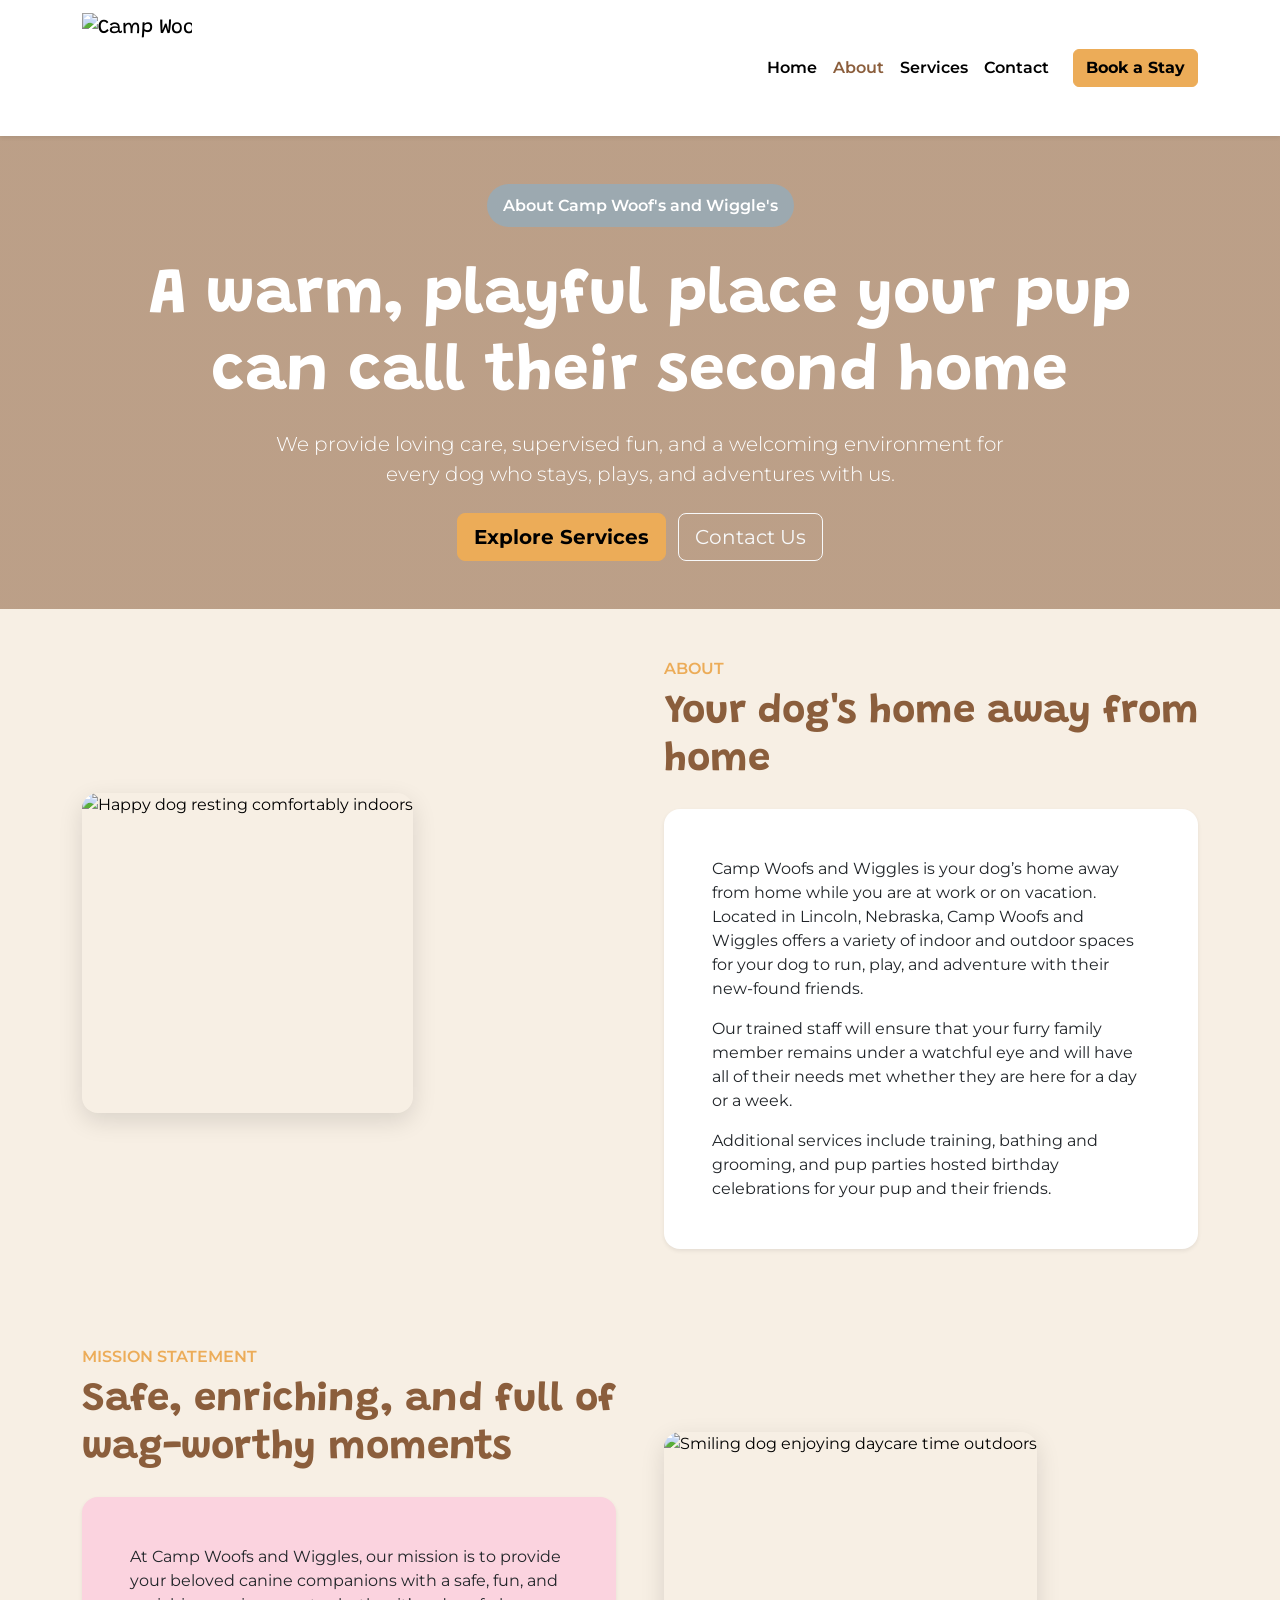
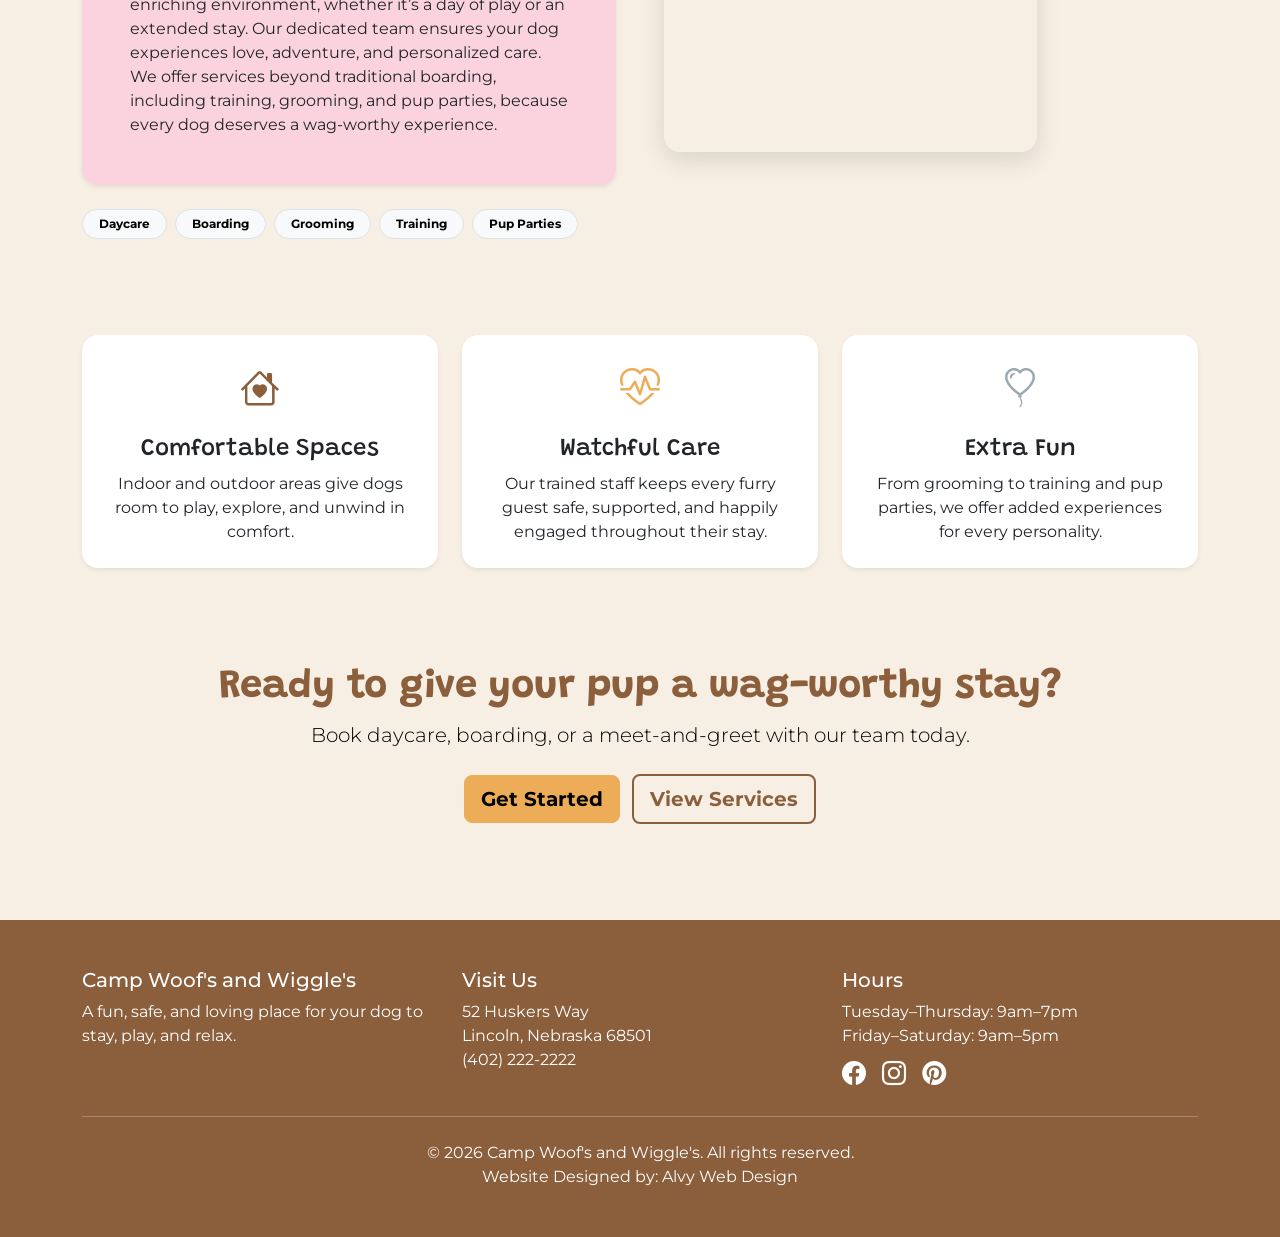
==== about.html @ a8531cfb "Add files via upload" ====
<!doctype html>
<html lang="en">
  <head>
    <meta charset="utf-8">
    <meta name="viewport" content="width=device-width, initial-scale=1">
    <title>Camp Woof's and Wiggle's - About</title>
    <link href="https://cdn.jsdelivr.net/npm/bootstrap@5.3.8/dist/css/bootstrap.min.css" rel="stylesheet" integrity="sha384-sRIl4kxILFvY47J16cr9ZwB07vP4J8+LH7qKQnuqkuIAvNWLzeN8tE5YBujZqJLB" crossorigin="anonymous">
    <link href="css/styles.css" rel="stylesheet">
    <link rel="preconnect" href="https://fonts.googleapis.com">
    <link rel="preconnect" href="https://fonts.gstatic.com" crossorigin>
    <link rel="stylesheet" href="https://cdn.jsdelivr.net/npm/bootstrap-icons@1.13.1/font/bootstrap-icons.min.css">
    <link href="https://fonts.googleapis.com/css2?family=Grandstander:ital,wght@0,100..900;1,100..900&family=Montserrat:ital,wght@0,100..900;1,100..900&display=swap" rel="stylesheet">
    <script src="https://cdn.jsdelivr.net/npm/bootstrap@5.3.8/dist/js/bootstrap.bundle.min.js" integrity="sha384-FKyoEForCGlyvwx9Hj09JcYn3nv7wiPVlz7YYwJrWVcXK/BmnVDxM+D2scQbITxI" crossorigin="anonymous"></script>
    <style>
      :root {
        --primary-brown: #8b5e3c;
        --primary-blue: #9ca9b0;
        --secondary-tan: #c49a6c;
        --secondary-gold: #ecac58;
        --secondary-pink: #fbd3df;
        --cream: #f7efe4;
        --black: #000000;
        --white: #ffffff;
      }

      body {
        font-family: "Montserrat", sans-serif;
        background-color: var(--cream);
        color: var(--black);
      }

      h1,
      h2,
      h3,
      .navbar-brand {
        font-family: "Grandstander", cursive;
      }

      .navbar {
        background-color: var(--white) !important;
      }

      .navbar .nav-link {
        color: var(--black);
        font-weight: 600;
      }

      .navbar .nav-link.active,
      .navbar .nav-link:hover {
        color: var(--primary-brown);
      }

      .btn-brand {
        background-color: var(--secondary-gold);
        border-color: var(--secondary-gold);
        color: var(--black);
        font-weight: 700;
      }

      .btn-brand:hover {
        background-color: var(--primary-brown);
        border-color: var(--primary-brown);
        color: var(--white);
      }

      .btn-outline-brand {
        border: 2px solid var(--primary-brown);
        color: var(--primary-brown);
        font-weight: 700;
      }

      .btn-outline-brand:hover {
        background-color: var(--primary-brown);
        color: var(--white);
      }

      .page-hero {
        min-height: 52vh;
        background:
          linear-gradient(rgba(139, 94, 60, 0.55), rgba(139, 94, 60, 0.55)),
          url('https://images.unsplash.com/photo-1516734212186-a967f81ad0d7?auto=format&fit=crop&w=1600&q=80') center/cover no-repeat;
      }

      .section-title {
        color: var(--primary-brown);
      }

      .accent-text {
        color: var(--secondary-gold);
      }

      .info-card {
        background-color: var(--white);
        border: 0;
        border-radius: 1rem;
      }

      .mission-card {
        background-color: var(--secondary-pink);
        border: 0;
        border-radius: 1rem;
      }

      .feature-badge {
        background-color: var(--primary-blue);
        color: var(--white);
        padding: 0.6rem 1rem;
        border-radius: 999px;
        font-weight: 600;
        display: inline-block;
      }

      .about-image,
      .mission-image {
        width: 100%;
        height: 100%;
        min-height: 320px;
        object-fit: cover;
        border-radius: 1rem;
        box-shadow: 0 0.5rem 1.5rem rgba(0, 0, 0, 0.12);
      }

      .site-footer {
        background-color: var(--primary-brown);
      }

      .site-footer a {
        color: var(--white);
        text-decoration: none;
      }

      .site-footer a:hover {
        color: var(--secondary-gold);
      }
    </style>
  </head>

  <body>
    <nav class="navbar navbar-expand-lg sticky-top shadow-sm">
      <div class="container">
        <a class="navbar-brand d-flex align-items-center gap-2" href="index.html">
          <img src="images/brand-logo-color.svg" alt="Camp Woof's and Wiggle's logo" width="110" height="110">
          
        </a>

        <button class="navbar-toggler" type="button" data-bs-toggle="collapse" data-bs-target="#mainNav" aria-controls="mainNav" aria-expanded="false" aria-label="Toggle navigation">
          <span class="navbar-toggler-icon"></span>
        </button>

        <div class="collapse navbar-collapse" id="mainNav">
          <ul class="navbar-nav ms-auto mb-2 mb-lg-0">
            <li class="nav-item"><a class="nav-link" href="home.html">Home</a></li>
            <li class="nav-item"><a class="nav-link active" aria-current="page" href="about.html">About</a></li>
            <li class="nav-item"><a class="nav-link" href="services.html">Services</a></li>
            <li class="nav-item"><a class="nav-link" href="contact.html">Contact</a></li>
          </ul>
          <a href="contact.html" class="btn btn-brand ms-lg-3">Book a Stay</a>
        </div>
      </div>
    </nav>

    <header class="page-hero d-flex align-items-center text-white">
      <div class="container text-center py-5">
        <span class="feature-badge mb-3">About Camp Woof's and Wiggle's</span>
        <h1 class="display-3 fw-bold mt-3 mb-3">A warm, playful place your pup can call their second home</h1>
        <p class="lead col-lg-8 mx-auto mb-4">We provide loving care, supervised fun, and a welcoming environment for every dog who stays, plays, and adventures with us.</p>
        <a href="services.html" class="btn btn-brand btn-lg me-2">Explore Services</a>
        <a href="contact.html" class="btn btn-outline-light btn-lg">Contact Us</a>
      </div>
    </header>

    <main>
      <section class="py-5">
        <div class="container">
          <div class="row align-items-center g-5">
            <div class="col-lg-6">
              <img src="https://images.unsplash.com/photo-1518717758536-85ae29035b6d?auto=format&fit=crop&w=1200&q=80" class="about-image" alt="Happy dog resting comfortably indoors">
            </div>
            <div class="col-lg-6">
              <span class="text-uppercase fw-semibold accent-text">About</span>
              <h2 class="display-6 fw-bold section-title mt-2">Your dog's home away from home</h2>
              <div class="card info-card shadow-sm mt-4">
                <div class="card-body p-4 p-lg-5">
                  <p class="mb-3">Camp Woofs and Wiggles is your dog’s home away from home while you are at work or on vacation. Located in Lincoln, Nebraska, Camp Woofs and Wiggles offers a variety of indoor and outdoor spaces for your dog to run, play, and adventure with their new-found friends.</p>
                  <p class="mb-3">Our trained staff will ensure that your furry family member remains under a watchful eye and will have all of their needs met whether they are here for a day or a week.</p>
                  <p class="mb-0">Additional services include training, bathing and grooming, and pup parties hosted birthday celebrations for your pup and their friends.</p>
                </div>
              </div>
            </div>
          </div>
        </div>
      </section>

      <section class="py-5">
        <div class="container">
          <div class="row align-items-center g-5 flex-lg-row-reverse">
            <div class="col-lg-6">
              <img src="https://images.unsplash.com/photo-1587300003388-59208cc962cb?auto=format&fit=crop&w=1200&q=80" class="mission-image" alt="Smiling dog enjoying daycare time outdoors">
            </div>
            <div class="col-lg-6">
              <span class="text-uppercase fw-semibold accent-text">Mission Statement</span>
              <h2 class="display-6 fw-bold section-title mt-2">Safe, enriching, and full of wag-worthy moments</h2>
              <div class="card mission-card shadow-sm mt-4">
                <div class="card-body p-4 p-lg-5">
                  <p class="mb-0">At Camp Woofs and Wiggles, our mission is to provide your beloved canine companions with a safe, fun, and enriching environment, whether it’s a day of play or an extended stay. Our dedicated team ensures your dog experiences love, adventure, and personalized care. We offer services beyond traditional boarding, including training, grooming, and pup parties, because every dog deserves a wag-worthy experience.</p>
                </div>
              </div>
              <div class="d-flex flex-wrap gap-2 mt-4">
                <span class="badge rounded-pill text-bg-light border px-3 py-2">Daycare</span>
                <span class="badge rounded-pill text-bg-light border px-3 py-2">Boarding</span>
                <span class="badge rounded-pill text-bg-light border px-3 py-2">Grooming</span>
                <span class="badge rounded-pill text-bg-light border px-3 py-2">Training</span>
                <span class="badge rounded-pill text-bg-light border px-3 py-2">Pup Parties</span>
              </div>
            </div>
          </div>
        </div>
      </section>

      <section class="py-5">
        <div class="container">
          <div class="row g-4 text-center">
            <div class="col-md-4">
              <div class="card info-card h-100 shadow-sm">
                <div class="card-body p-4">
                  <i class="bi bi-house-heart fs-1" style="color: var(--primary-brown);"></i>
                  <h3 class="h4 mt-3">Comfortable Spaces</h3>
                  <p class="mb-0">Indoor and outdoor areas give dogs room to play, explore, and unwind in comfort.</p>
                </div>
              </div>
            </div>
            <div class="col-md-4">
              <div class="card info-card h-100 shadow-sm">
                <div class="card-body p-4">
                  <i class="bi bi-heart-pulse fs-1" style="color: var(--secondary-gold);"></i>
                  <h3 class="h4 mt-3">Watchful Care</h3>
                  <p class="mb-0">Our trained staff keeps every furry guest safe, supported, and happily engaged throughout their stay.</p>
                </div>
              </div>
            </div>
            <div class="col-md-4">
              <div class="card info-card h-100 shadow-sm">
                <div class="card-body p-4">
                  <i class="bi bi-balloon-heart fs-1" style="color: var(--primary-blue);"></i>
                  <h3 class="h4 mt-3">Extra Fun</h3>
                  <p class="mb-0">From grooming to training and pup parties, we offer added experiences for every personality.</p>
                </div>
              </div>
            </div>
          </div>
        </div>
      </section>

      <section class="py-5 text-center">
        <div class="container">
          <h2 class="display-6 fw-bold section-title">Ready to give your pup a wag-worthy stay?</h2>
          <p class="lead mb-4">Book daycare, boarding, or a meet-and-greet with our team today.</p>
          <a href="contact.html" class="btn btn-brand btn-lg me-2">Get Started</a>
          <a href="services.html" class="btn btn-outline-brand btn-lg">View Services</a>
        </div>
      </section>
    </main>

    <footer class="site-footer text-white py-5 mt-5">
      <div class="container">
        <div class="row g-4">
          <div class="col-md-4">
            <h5>Camp Woof's and Wiggle's</h5>
            <p class="mb-0">A fun, safe, and loving place for your dog to stay, play, and relax.</p>
          </div>
          <div class="col-md-4">
            <h5>Visit Us</h5>
            <p class="mb-0">52 Huskers Way<br>Lincoln, Nebraska 68501<br>(402) 222-2222</p>
          </div>
          <div class="col-md-4">
            <h5>Hours</h5>
            <p class="mb-2">Tuesday–Thursday: 9am–7pm<br>Friday–Saturday: 9am–5pm</p>
            <div class="d-flex gap-3 fs-4">
              <a href="#" aria-label="Facebook"><i class="bi bi-facebook"></i></a>
              <a href="#" aria-label="Instagram"><i class="bi bi-instagram"></i></a>
              <a href="#" aria-label="Pinterest"><i class="bi bi-pinterest"></i></a>
            </div>
          </div>
        </div>
        <hr class="border-light my-4">
        <p class="mb-0 text-center">&copy; 2026 Camp Woof's and Wiggle's. All rights reserved.</p>
        <p class="mb-0 text-center">Website Designed by: <a href="https:www.salvywebdesign.com">Alvy Web Design</a></p>
      </div>
    </footer>
  </body>
</html>
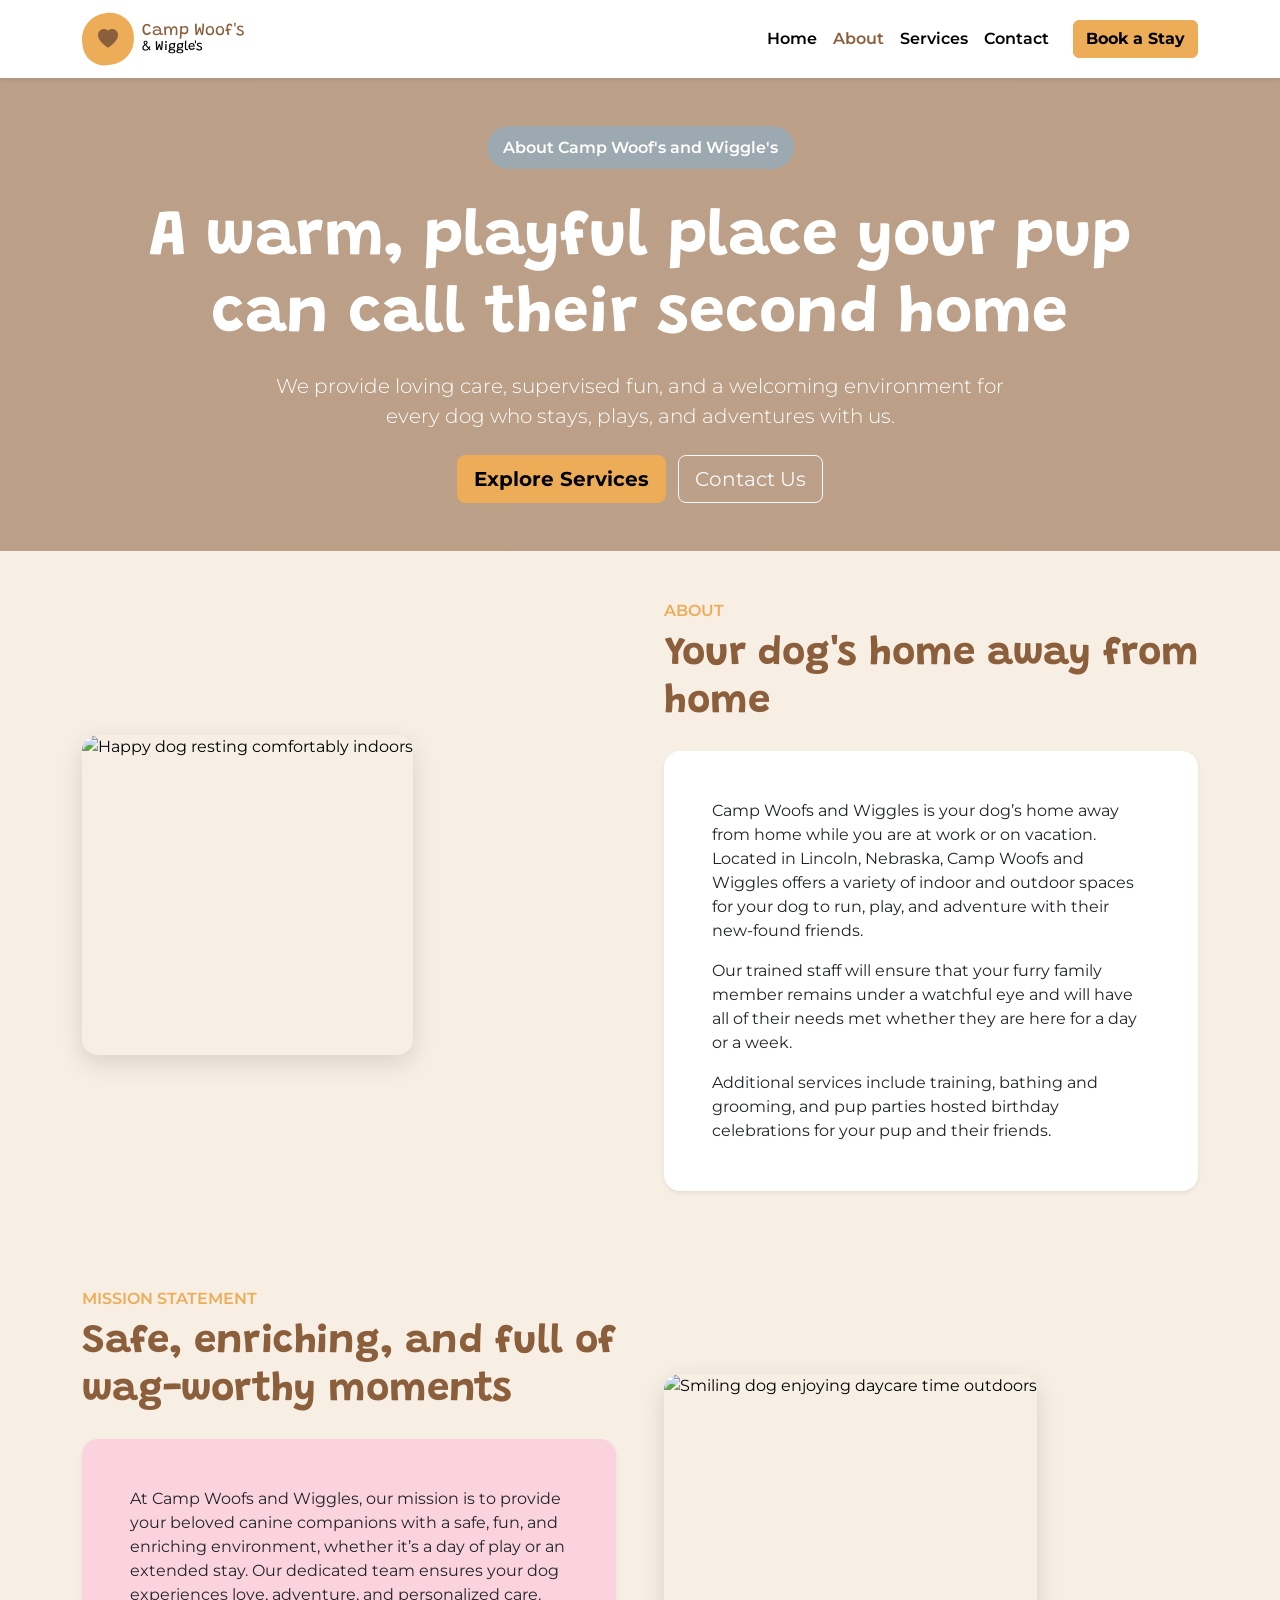
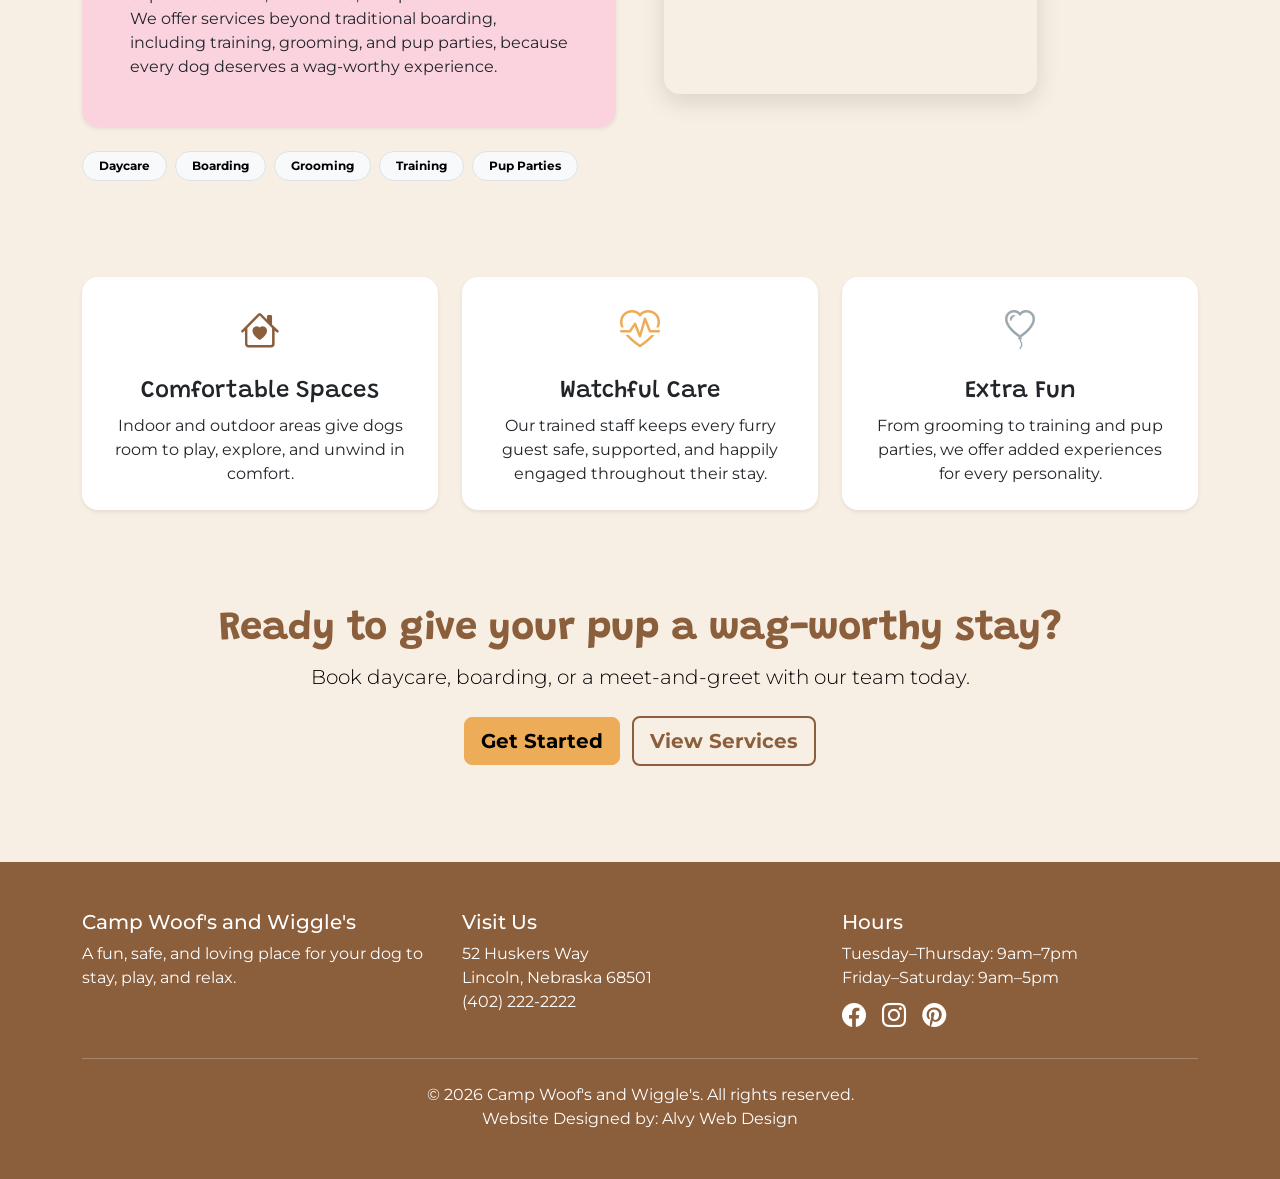
==== commit 5e731d1d: "Fix the homepage - Session 2 (6aaa9f8a0d612b2074335f5b)" ====
--- a/about.html
+++ b/about.html
@@ -5,7 +5,7 @@
     <meta name="viewport" content="width=device-width, initial-scale=1">
     <title>Camp Woof's and Wiggle's - About</title>
     <link href="https://cdn.jsdelivr.net/npm/bootstrap@5.3.8/dist/css/bootstrap.min.css" rel="stylesheet" integrity="sha384-sRIl4kxILFvY47J16cr9ZwB07vP4J8+LH7qKQnuqkuIAvNWLzeN8tE5YBujZqJLB" crossorigin="anonymous">
-    <link href="css/styles.css" rel="stylesheet">
+    <link href="styles.css" rel="stylesheet">
     <link rel="preconnect" href="https://fonts.googleapis.com">
     <link rel="preconnect" href="https://fonts.gstatic.com" crossorigin>
     <link rel="stylesheet" href="https://cdn.jsdelivr.net/npm/bootstrap-icons@1.13.1/font/bootstrap-icons.min.css">
@@ -138,10 +138,10 @@
   <body>
     <nav class="navbar navbar-expand-lg sticky-top shadow-sm">
       <div class="container">
-        <a class="navbar-brand d-flex align-items-center gap-2" href="index.html">
-          <img src="images/brand-logo-color.svg" alt="Camp Woof's and Wiggle's logo" width="110" height="110">
-          
-        </a>
+        <a class="navbar-brand d-flex align-items-center gap-2" href="index.html" aria-label="Camp Woof's and Wiggle's home">
+          <span class="brand-mark" aria-hidden="true"><i class="bi bi-heart-fill"></i></span>
+          <span class="brand-name">Camp Woof's<br><small>&amp; Wiggle's</small></span>
+        </a>
 
         <button class="navbar-toggler" type="button" data-bs-toggle="collapse" data-bs-target="#mainNav" aria-controls="mainNav" aria-expanded="false" aria-label="Toggle navigation">
           <span class="navbar-toggler-icon"></span>
@@ -149,7 +149,7 @@
 
         <div class="collapse navbar-collapse" id="mainNav">
           <ul class="navbar-nav ms-auto mb-2 mb-lg-0">
-            <li class="nav-item"><a class="nav-link" href="home.html">Home</a></li>
+            <li class="nav-item"><a class="nav-link" href="index.html">Home</a></li>
             <li class="nav-item"><a class="nav-link active" aria-current="page" href="about.html">About</a></li>
             <li class="nav-item"><a class="nav-link" href="services.html">Services</a></li>
             <li class="nav-item"><a class="nav-link" href="contact.html">Contact</a></li>
--- a/styles.css
+++ b/styles.css
@@ -0,0 +1,158 @@
+:root {
+        --primary-brown: #8b5e3c;
+        --primary-blue: #9ca9b0;
+        --secondary-tan: #c49a6c;
+        --secondary-gold: #ecac58;
+        --secondary-pink: #fbd3df;
+        --cream: #f7efe4;
+        --black: #201b17;
+        --white: #ffffff;
+      }
+
+      body {
+        font-family: "Montserrat", sans-serif;
+        background-color: var(--cream);
+        color: var(--black);
+      }
+
+      h1, h2, h3, .navbar-brand {
+        font-family: "Grandstander", cursive;
+      }
+
+      .navbar {
+        background-color: var(--white) !important;
+      }
+
+      .brand-mark {
+        display: grid;
+        place-items: center;
+        width: 3.25rem;
+        height: 3.25rem;
+        border-radius: 50% 45% 50% 42%;
+        background: var(--secondary-gold);
+        color: var(--primary-brown);
+        transform: rotate(-6deg);
+      }
+
+      .brand-mark i {
+        transform: rotate(6deg);
+      }
+
+      .brand-name {
+        color: var(--primary-brown);
+        font-size: 1.05rem;
+        line-height: 0.9;
+      }
+
+      .brand-name small {
+        color: var(--black);
+        font-size: 0.78em;
+      }
+
+      .navbar .nav-link {
+        color: var(--black);
+        font-weight: 600;
+      }
+
+      .navbar .nav-link.active,
+      .navbar .nav-link:hover {
+        color: var(--primary-brown);
+      }
+
+      .btn-brand {
+        background-color: var(--secondary-gold);
+        border-color: var(--secondary-gold);
+        color: var(--black);
+        font-weight: 700;
+      }
+
+      .btn-brand:hover {
+        background-color: var(--primary-brown);
+        border-color: var(--primary-brown);
+        color: var(--white);
+      }
+
+      .btn-outline-brand {
+        border: 2px solid var(--primary-brown);
+        color: var(--primary-brown);
+        font-weight: 700;
+      }
+
+      .btn-outline-brand:hover {
+        background-color: var(--primary-brown);
+        color: var(--white);
+      }
+
+      .page-hero {
+        min-height: 70vh;
+        background:
+          linear-gradient(rgba(139, 94, 60, 0.45), rgba(139, 94, 60, 0.45)),
+          url('dog-pack-of-puppies.jpg.jpg') center 42%/cover no-repeat;
+      }
+
+      .section-title {
+        color: var(--primary-brown);
+      }
+
+      .accent-text {
+        color: var(--secondary-gold);
+      }
+
+      .info-card {
+        background-color: var(--white);
+        border: 0;
+        border-radius: 1rem;
+      }
+
+      .feature-badge {
+        background-color: var(--primary-blue);
+        color: var(--white);
+        padding: 0.6rem 1rem;
+        border-radius: 999px;
+        font-weight: 600;
+        display: inline-block;
+      }
+
+      .home-image {
+        width: 100%;
+        height: 100%;
+        min-height: 320px;
+        object-fit: cover;
+        border-radius: 1rem;
+        box-shadow: 0 0.5rem 1.5rem rgba(0, 0, 0, 0.12);
+      }
+
+      .site-footer {
+        background-color: var(--primary-brown);
+      }
+
+      .site-footer a {
+        color: var(--white);
+        text-decoration: none;
+      }
+
+      .site-footer a:hover {
+        color: var(--secondary-gold);
+      }
+
+      .activity-section {
+        background: rgba(251, 211, 223, 0.35);
+      }
+
+      a:focus-visible,
+      button:focus-visible {
+        outline: 3px solid var(--primary-brown);
+        outline-offset: 3px;
+      }
+
+      @media (max-width: 575.98px) {
+        .page-hero {
+          min-height: 78vh;
+        }
+
+        .page-hero .btn {
+          display: block;
+          width: 100%;
+          margin: 0.75rem 0 0 !important;
+        }
+      }
